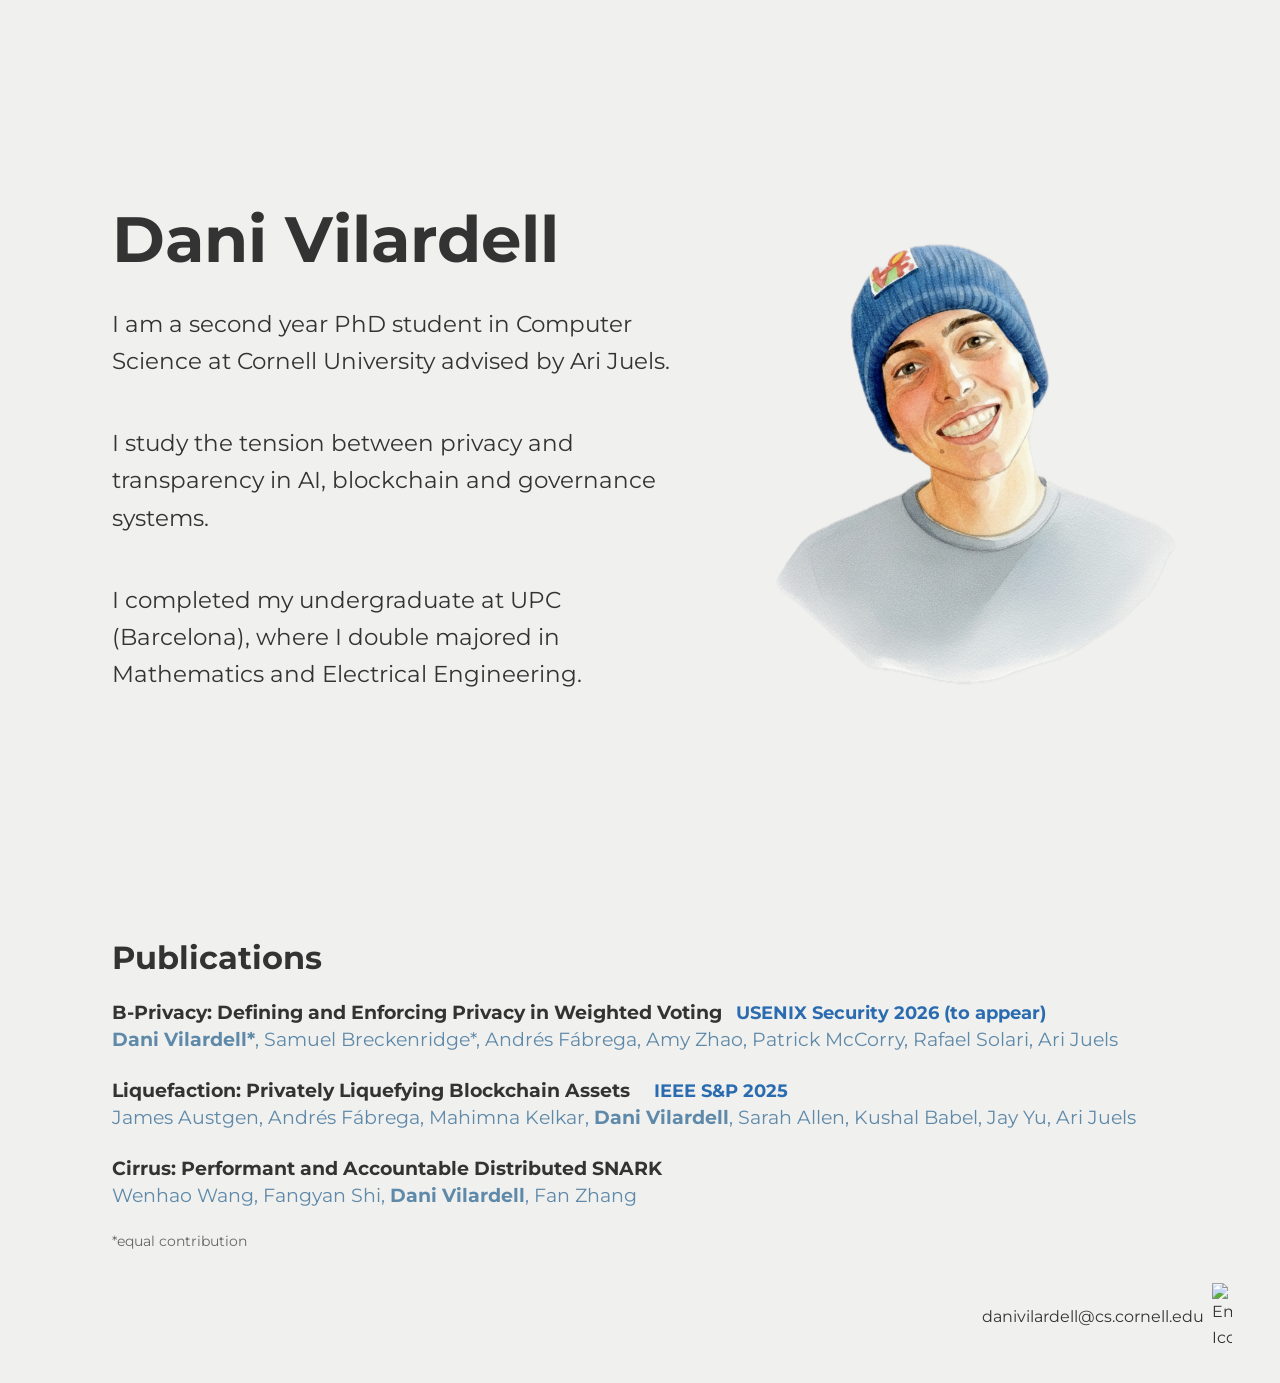
==== index.html @ e0c8acc9 "first commit" ====
<!DOCTYPE html>
<html lang="en">
<head>
    <meta charset="UTF-8">
    <meta name="viewport" content="width=device-width, initial-scale=1.0">
    <title>Dani Vilardell</title>
    <link href="https://fonts.googleapis.com/css2?family=Montserrat:wght@400;700&display=swap" rel="stylesheet">
    <link rel="stylesheet" href="styles.css">
</head>
<body>
    <!-- Bio and Image in Two Columns -->
    <div class="bio-container">
        <div class="bio-text">
            <h1>Dani Vilardell</h1>
            <p>I am a second year PhD student in Computer Science at Cornell University advised by Ari Juels.</p><br>
            <p>I study the tension between privacy and transparency in AI, blockchain and governance systems.</p><br>
            <p>I completed my undergraduate at UPC (Barcelona), where I double majored in Mathematics and Electrical Engineering.</p>
        </div>
        <div class="bio-image">
            <img src="headshot_website.png" alt="Dani Vilardell Portrait">
        </div>
    </div>
    <!-- Publications Section (Full Width) -->
    <div class="publications">
        <h2>Publications</h2>
        <p>
            <strong>
                <a href="https://arxiv.org/pdf/2509.17871" target="_blank" rel="noopener noreferrer" style="color: inherit; text-decoration: inherit;">
                    B-Privacy: Defining and Enforcing Privacy in Weighted Voting
                </a>
                <span style="font-size: 0.95em; color: #2b6cb0; white-space: nowrap; margin-left: 0.5em;">USENIX Security 2026 (to appear)</span>
            </strong><br>
            <em><strong>Dani Vilardell*</strong>, Samuel Breckenridge*, Andrés Fábrega, Amy Zhao, Patrick McCorry, Rafael Solari, Ari Juels</em>
        </p>
            
        <p>
            <strong style="display: flex; align-items: center; gap: 0.75em;">
                <a href="https://arxiv.org/pdf/2412.02634" target="_blank" rel="noopener noreferrer" style="color: inherit; text-decoration: inherit;">
                    Liquefaction: Privately Liquefying Blockchain Assets
                </a>
                <span style="font-size: 0.95em; color: #2b6cb0; white-space: nowrap; margin-left: 0.5em;">IEEE S&amp;P 2025</span>
            </strong>
            <em>James Austgen, Andrés Fábrega, Mahimna Kelkar, <strong>Dani Vilardell</strong>, Sarah Allen, Kushal Babel, Jay Yu, Ari Juels</em>
        </p>

        <p>
            <strong>
                <a href="https://eprint.iacr.org/2024/1873.pdf" target="_blank" rel="noopener noreferrer" style="color: inherit; text-decoration: inherit;">
                    Cirrus: Performant and Accountable Distributed SNARK
                </a>
            </strong><br>
            <em>Wenhao Wang, Fangyan Shi, <strong>Dani Vilardell</strong>, Fan Zhang</em>
        </p>
        <p style="font-size: 0.85em; color: #666; margin-top: 0.5em;">*equal contribution</p>
    </div>

    <!-- Contact -->
    <div class="contact">
        <p style="display: inline-flex; align-items: center; gap: 8px;">
            <a href="mailto:danivilardell@cs.cornell.edu">danivilardell@cs.cornell.edu</a>
            <img src="https://cdn-icons-png.flaticon.com/512/2099/2099199.png" alt="Email Icon" style="width:20px; height:auto;">
        </p>
    </div>
</body>
</html>
---- styles.css ----
/* General Reset */
* {
    margin: 0;
    padding: 0;
    box-sizing: border-box;
}

body {
    font-family: 'Montserrat', sans-serif;
    background-color: #f0f0ee; /* Match the profile image background */
    color: #333;
    line-height: 1.6;
    padding: 2rem;
}

/* Bio Container: Two-Column Layout */
.bio-container {
    display: grid;
    grid-template-columns: 2fr 1.8fr;
    gap: 2rem;
    margin-left: 5rem;
    margin-right: 1rem;
    align-items: center;
    align-content: center; /* center the grid track vertically */
    height: calc(100vh - 4rem); /* exact centering within viewport minus body padding */
}

.bio-text h1 {
    font-size: clamp(3rem, 5vw, 4.5rem); /* Dynamically adjust font size */
    font-weight: 700;
    margin-bottom: 1rem;
    white-space: nowrap; /* Prevent title from breaking into two lines */
    overflow: hidden;
    text-overflow: ellipsis;
}

.bio-text p {
    font-size: 1.45rem;
    margin-bottom: 1.2rem;
}

.bio-image img {
    max-width: 100%;
    height: auto;
    display: block; /* remove baseline gap under images */
    border-radius: 8px;
}

/* Publications Section */
.publications {
    margin-top: 4rem;
    margin-bottom: 2rem;
    margin-left: 5rem;
}

.publications h2 {
    font-size: 2rem;
    font-weight: bold;
    margin-bottom: 1rem;
}

.publications p {
    font-size: 1.2rem;
    margin-bottom: 1.5rem;
    line-height: 1.4;
}

.publications strong {
    font-weight: bold;
}

.publications em {
    font-style: normal;
    color: #5e89a9;
}

/* Contact Section */
.contact {
    margin-top: 2rem;
    text-align: right;
    margin-right: 1rem;
}

.contact a {
    color: #333;
    text-decoration: none;
}

.contact a:hover {
    text-decoration: underline;
}

/* Responsive Design for Mid-Sized Screens (Tablets and Small Laptops) */
@media (max-width: 1200px) and (min-width: 1024px) {
    .bio-text h1 {
        font-size: 3.8rem; /* Adjust heading size for this range */
        white-space: nowrap; /* Prevent wrapping */
        overflow: hidden;
        text-overflow: ellipsis;
    }
}

/* Responsive Design for Smaller Screens */
@media (max-width: 768px) {
    /* Single-Column Layout */
    .bio-container {
        margin-top: 2rem;
        margin-bottom: 3rem;
        grid-template-columns: 1fr; /* One column */
        margin-left: 2rem;
        margin-right: 2rem;
        text-align: center; /* Center text on smaller screens */
        height: auto;
    }

    .bio-image {
        order: -1; /* Display image on top */
        margin-bottom: -3rem;
        margin-top: -3rem;
    }

    .bio-text h1 {
        font-size: 3rem; /* Adjust font size for smaller screens */
        white-space: nowrap; /* Ensure single line */
    }

    .bio-text p {
        font-size: 1.2rem;
    }

    .publications {
        margin-left: 2rem;
        margin-right: 2rem;
    }
}

@media (max-width: 480px) {
    /* Adjust Bio Text */
    .bio-text h1 {
        font-size: 2.2rem; /* Smaller heading */
        margin-bottom: 1.4rem; /* Less space below heading */
        white-space: nowrap; /* Ensure single line */
    }

    .bio-text p {
        font-size: 0.9rem; /* Smaller paragraph text */
        margin-bottom: 0rem; /* Reduce space between paragraphs */
    }

    /* Adjust Publications Section */
    .publications h2 {
        font-size: 1.5rem; /* Smaller section heading */
        margin-bottom: 1rem; /* Reduce space below heading */
    }

    .publications p {
        font-size: 0.8rem; /* Smaller publication text */
        margin-bottom: 1rem; /* Reduce space between publication entries */
    }

    /* Adjust Contact Section */
    .contact {
        text-align: center;
        margin-right: 0;
    }

    /* Reduce Body Padding */
    body {
        padding: 1rem; /* Reduce padding for smaller screens */
    }
}
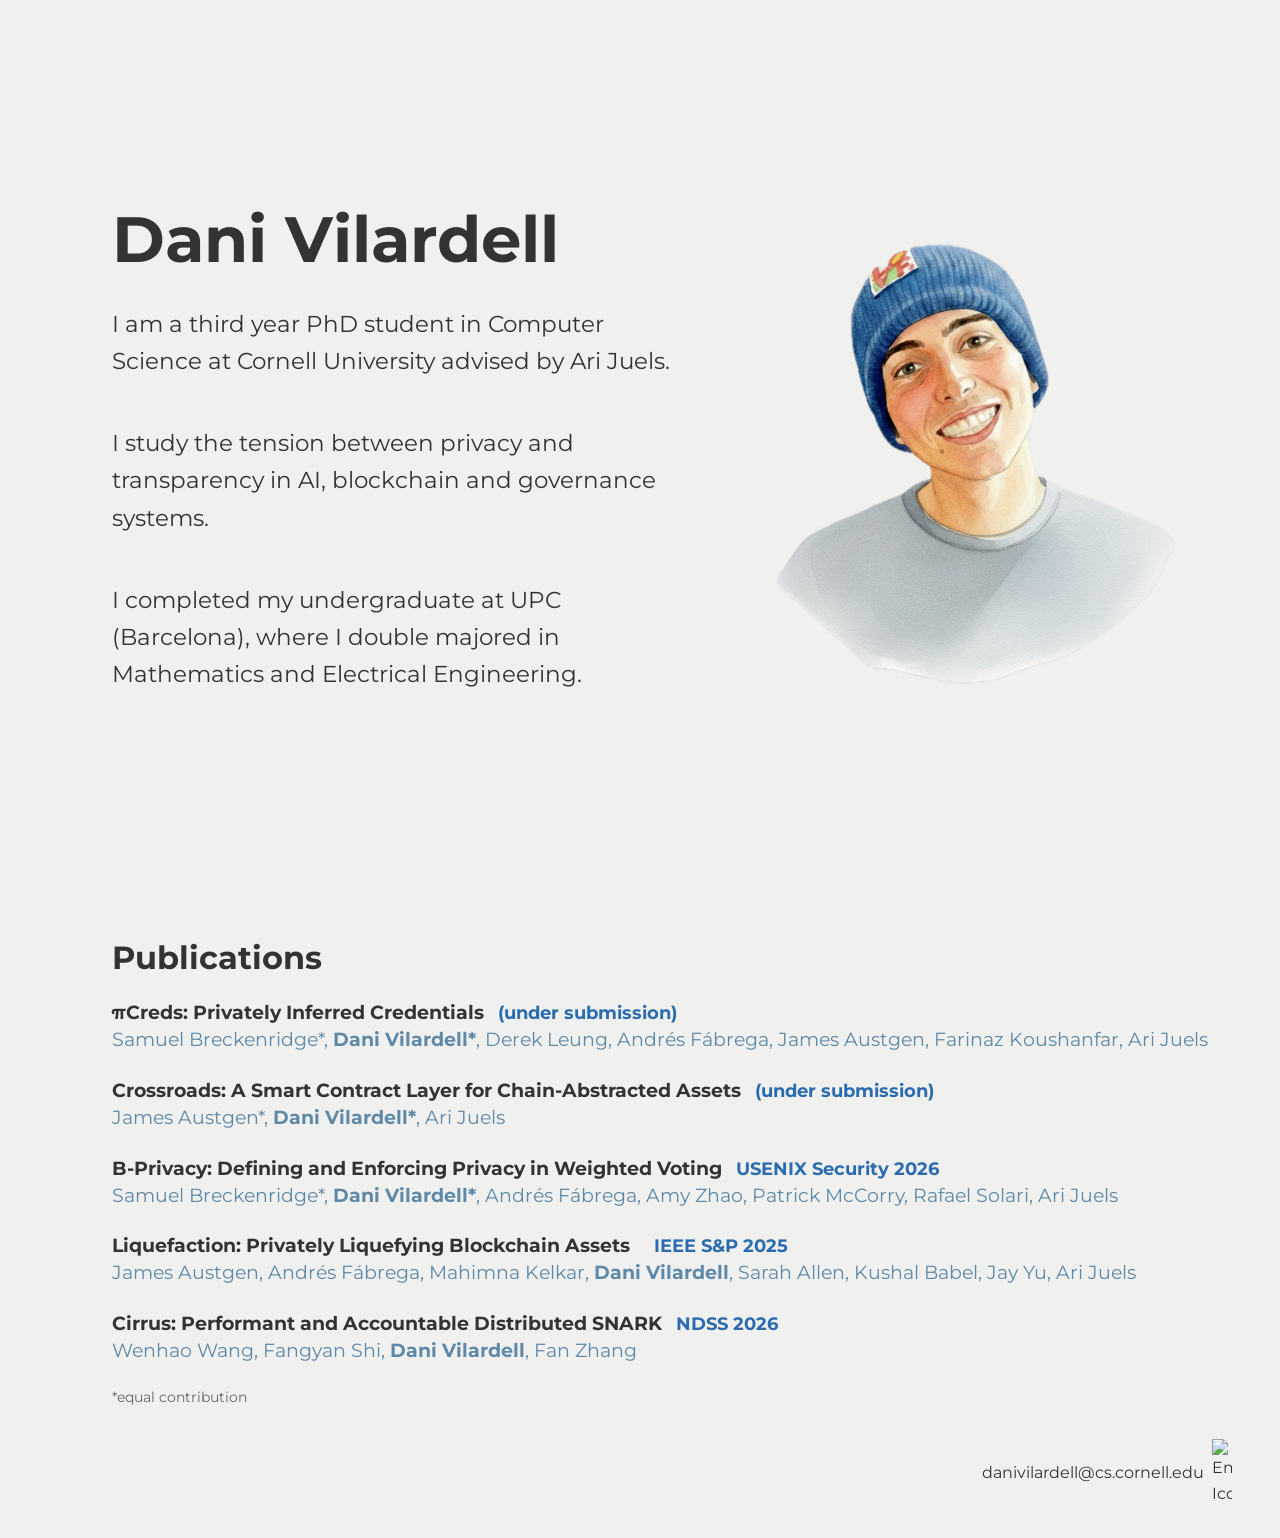
==== commit db7d4552: "update website" ====
--- a/index.html
+++ b/index.html
@@ -12,7 +12,7 @@
     <div class="bio-container">
         <div class="bio-text">
             <h1>Dani Vilardell</h1>
-            <p>I am a second year PhD student in Computer Science at Cornell University advised by Ari Juels.</p><br>
+            <p>I am a third year PhD student in Computer Science at Cornell University advised by Ari Juels.</p><br>
             <p>I study the tension between privacy and transparency in AI, blockchain and governance systems.</p><br>
             <p>I completed my undergraduate at UPC (Barcelona), where I double majored in Mathematics and Electrical Engineering.</p>
         </div>
@@ -25,12 +25,32 @@
         <h2>Publications</h2>
         <p>
             <strong>
+                <a href="https://arxiv.org/pdf/2606.03771" target="_blank" rel="noopener noreferrer" style="color: inherit; text-decoration: inherit;">
+                    πCreds: Privately Inferred Credentials
+                </a>
+                <span style="font-size: 0.95em; color: #2b6cb0; white-space: nowrap; margin-left: 0.5em;">(under submission)</span>
+            </strong><br>
+            <em>Samuel Breckenridge*, <strong>Dani Vilardell*</strong>, Derek Leung, Andrés Fábrega, James Austgen, Farinaz Koushanfar, Ari Juels</em>
+        </p>
+
+        <p>
+            <strong>
+                <a href="https://arxiv.org/pdf/2607.06525" target="_blank" rel="noopener noreferrer" style="color: inherit; text-decoration: inherit;">
+                    Crossroads: A Smart Contract Layer for Chain-Abstracted Assets
+                </a>
+                <span style="font-size: 0.95em; color: #2b6cb0; white-space: nowrap; margin-left: 0.5em;">(under submission)</span>
+            </strong><br>
+            <em>James Austgen*, <strong>Dani Vilardell*</strong>, Ari Juels</em>
+        </p>
+
+        <p>
+            <strong>
                 <a href="https://arxiv.org/pdf/2509.17871" target="_blank" rel="noopener noreferrer" style="color: inherit; text-decoration: inherit;">
                     B-Privacy: Defining and Enforcing Privacy in Weighted Voting
                 </a>
-                <span style="font-size: 0.95em; color: #2b6cb0; white-space: nowrap; margin-left: 0.5em;">USENIX Security 2026 (to appear)</span>
+                <span style="font-size: 0.95em; color: #2b6cb0; white-space: nowrap; margin-left: 0.5em;">USENIX Security 2026</span>
             </strong><br>
-            <em><strong>Dani Vilardell*</strong>, Samuel Breckenridge*, Andrés Fábrega, Amy Zhao, Patrick McCorry, Rafael Solari, Ari Juels</em>
+            <em>Samuel Breckenridge*, <strong>Dani Vilardell*</strong>, Andrés Fábrega, Amy Zhao, Patrick McCorry, Rafael Solari, Ari Juels</em>
         </p>
             
         <p>
@@ -48,6 +68,7 @@
                 <a href="https://eprint.iacr.org/2024/1873.pdf" target="_blank" rel="noopener noreferrer" style="color: inherit; text-decoration: inherit;">
                     Cirrus: Performant and Accountable Distributed SNARK
                 </a>
+                <span style="font-size: 0.95em; color: #2b6cb0; white-space: nowrap; margin-left: 0.5em;">NDSS 2026</span>
             </strong><br>
             <em>Wenhao Wang, Fangyan Shi, <strong>Dani Vilardell</strong>, Fan Zhang</em>
         </p>
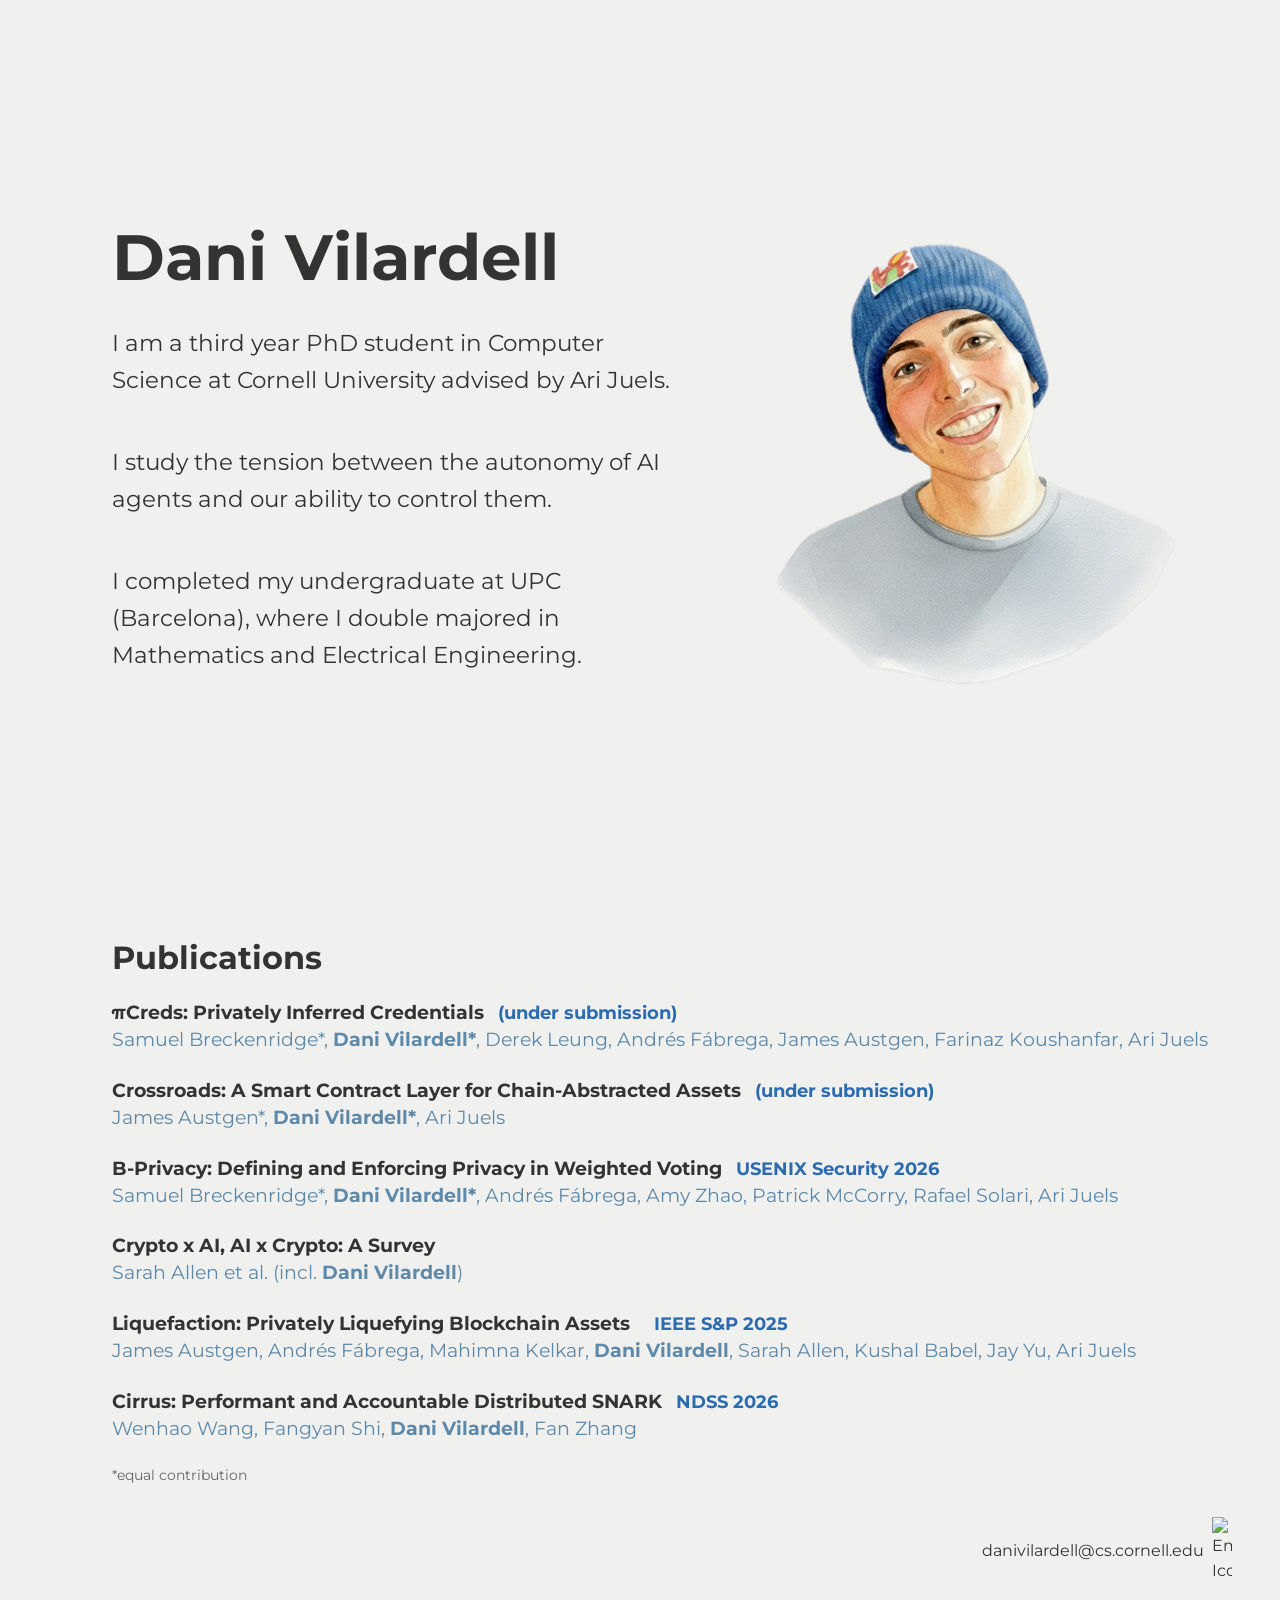
==== commit 090f0167: "update: added survey" ====
--- a/index.html
+++ b/index.html
@@ -13,7 +13,7 @@
         <div class="bio-text">
             <h1>Dani Vilardell</h1>
             <p>I am a third year PhD student in Computer Science at Cornell University advised by Ari Juels.</p><br>
-            <p>I study the tension between privacy and transparency in AI, blockchain and governance systems.</p><br>
+            <p>I study the tension between the autonomy of AI agents and our ability to control them.</p><br>
             <p>I completed my undergraduate at UPC (Barcelona), where I double majored in Mathematics and Electrical Engineering.</p>
         </div>
         <div class="bio-image">
@@ -52,6 +52,16 @@
             </strong><br>
             <em>Samuel Breckenridge*, <strong>Dani Vilardell*</strong>, Andrés Fábrega, Amy Zhao, Patrick McCorry, Rafael Solari, Ari Juels</em>
         </p>
+
+        <p>
+            <strong>
+                <a href="https://arxiv.org/pdf/2606.13892" target="_blank" rel="noopener noreferrer" style="color: inherit; text-decoration: inherit;">
+                    Crypto x AI, AI x Crypto: A Survey
+                </a>
+                <span style="font-size: 0.95em; color: #2b6cb0; white-space: nowrap; margin-left: 0.5em;"></span>
+            </strong><br>
+            <em>Sarah Allen et al. (incl. <strong>Dani Vilardell</strong>)</em>
+        </p>
             
         <p>
             <strong style="display: flex; align-items: center; gap: 0.75em;">
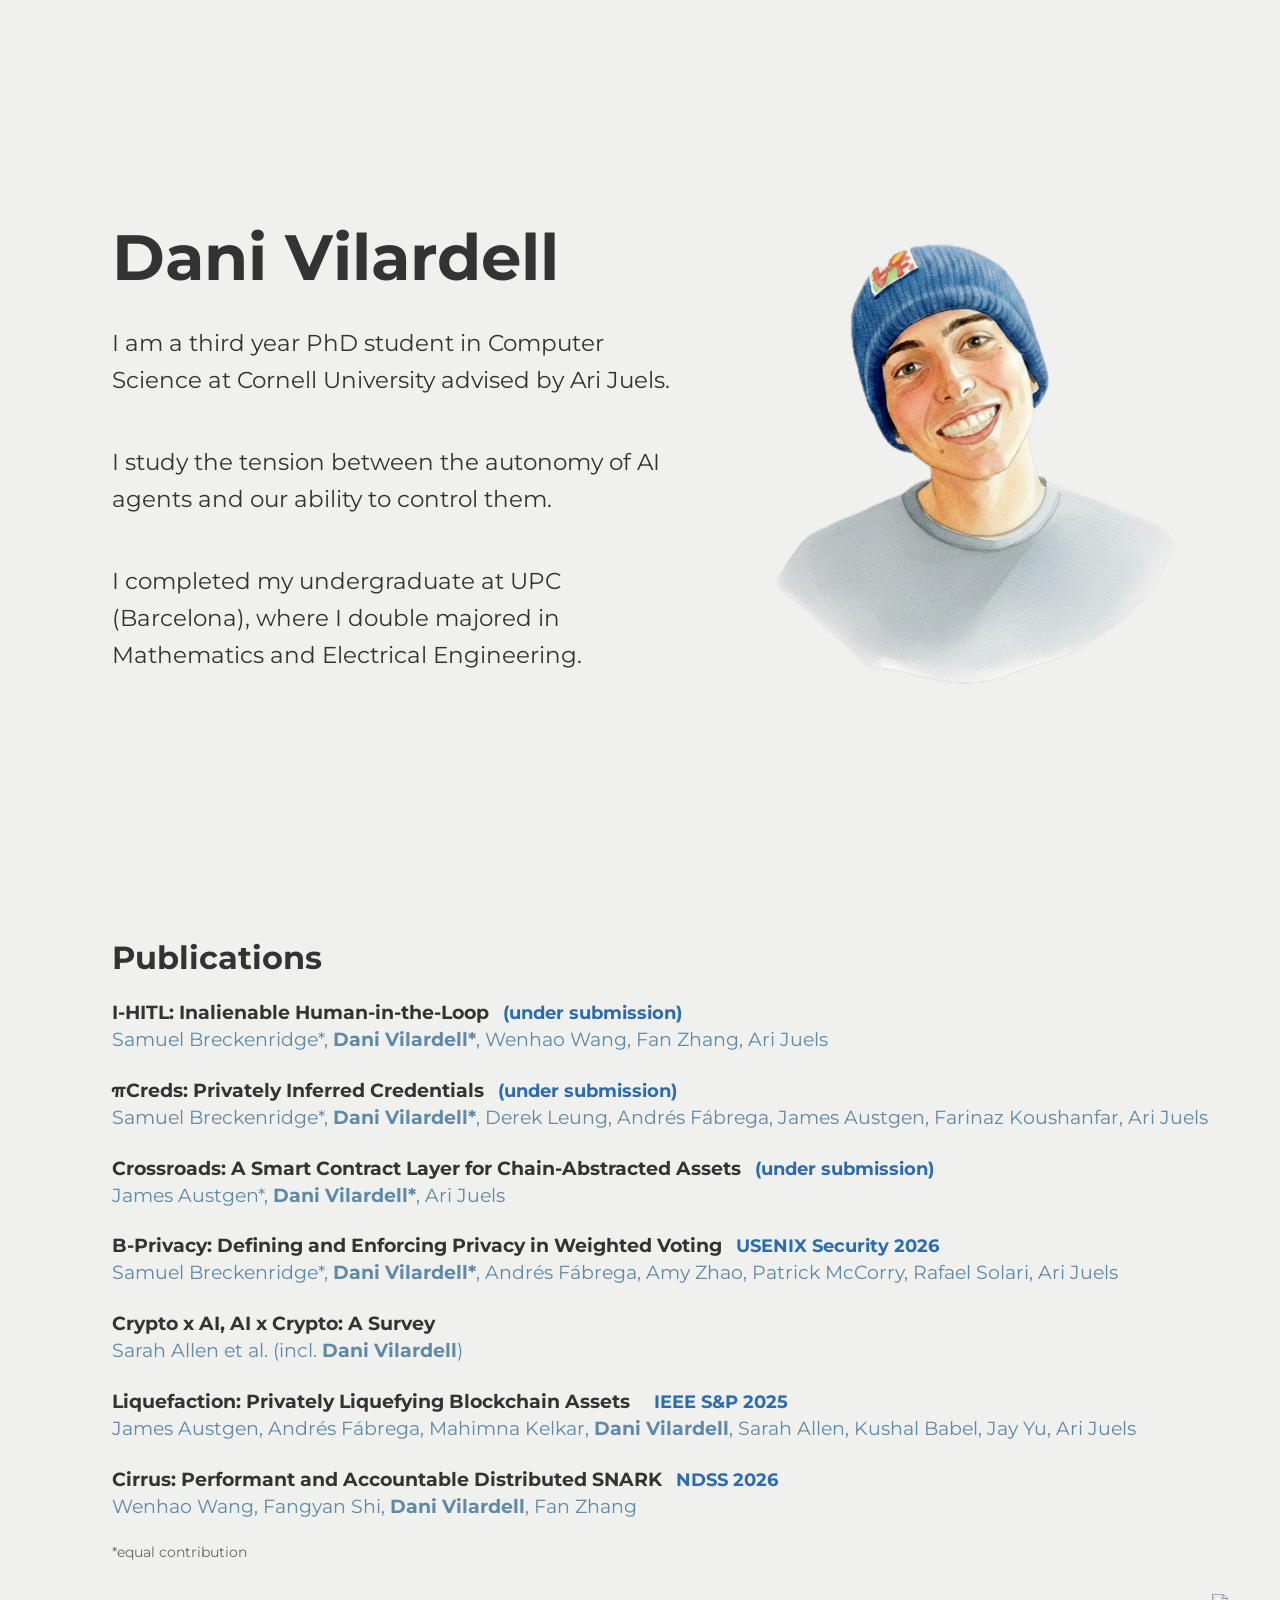
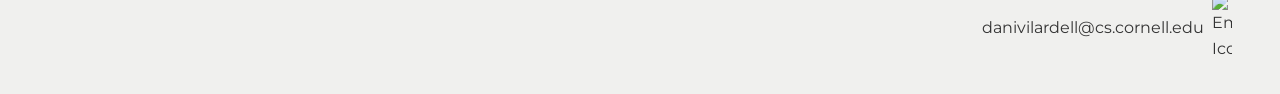
==== commit e6fe6bcc: "update: i hitl" ====
--- a/index.html
+++ b/index.html
@@ -23,6 +23,15 @@
     <!-- Publications Section (Full Width) -->
     <div class="publications">
         <h2>Publications</h2>
+        <p>
+            <strong>
+                <a href="https://arxiv.org/pdf/2610.35835" target="_blank" rel="noopener noreferrer" style="color: inherit; text-decoration: inherit;">
+                    I-HITL: Inalienable Human-in-the-Loop
+                </a>
+                <span style="font-size: 0.95em; color: #2b6cb0; white-space: nowrap; margin-left: 0.5em;">(under submission)</span>
+            </strong><br>
+            <em>Samuel Breckenridge*, <strong>Dani Vilardell*</strong>, Wenhao Wang, Fan Zhang, Ari Juels</em>
+        </p>
         <p>
             <strong>
                 <a href="https://arxiv.org/pdf/2606.03771" target="_blank" rel="noopener noreferrer" style="color: inherit; text-decoration: inherit;">
